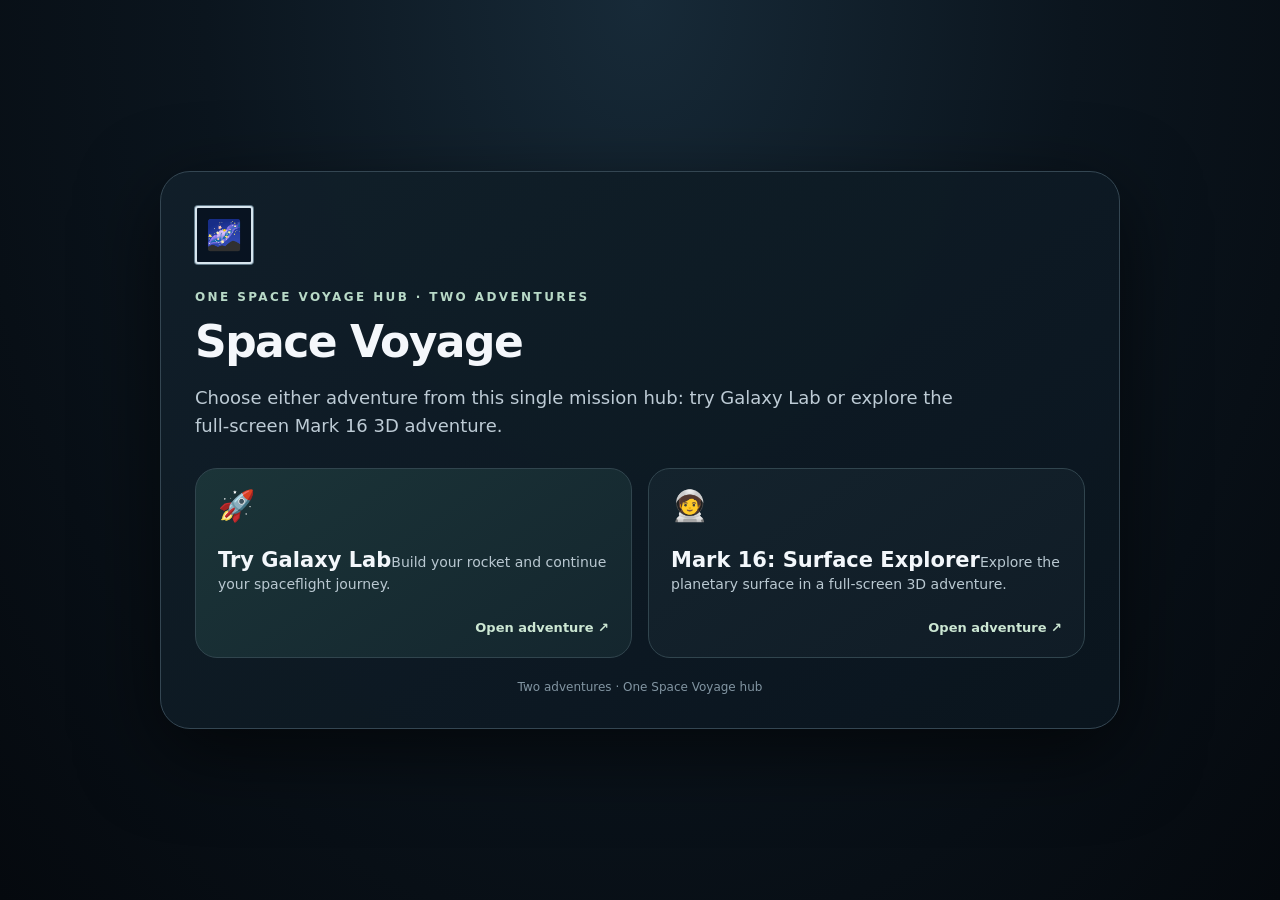
==== gravity-playground/index.html @ 6a4f42a6 "Restore Mark 16 adventure link in Gravity Playground" ====
<!doctype html>
<html lang="en">
<head>
<meta charset="utf-8">
<meta name="viewport" content="width=device-width,initial-scale=1">
<meta name="theme-color" content="#0b1720">
<title>Space Voyage · Mission Hub</title>
<style>
*{box-sizing:border-box}
html,body{margin:0;min-height:100%;font-family:Inter,system-ui,-apple-system,Segoe UI,sans-serif;color:#f3f7fb;background:#05090e}
body{min-height:100vh;display:grid;place-items:center;padding:24px;background:radial-gradient(ellipse at 50% 0%,#172a38 0,#0b151e 48%,#05090e 100%)}
main{width:min(960px,100%);padding:34px;border:1px solid #344652;border-radius:30px;background:linear-gradient(145deg,rgba(17,31,41,.98),rgba(10,21,30,.98));box-shadow:0 24px 80px #0009}
.logo{width:58px;height:58px;display:grid;place-items:center;border:2px solid #d7e5ee;border-radius:3px;background:#081321;font-size:29px;box-shadow:0 0 0 1px #607887}
.eyebrow{margin:26px 0 14px;color:#b8d9c7;font-size:12px;letter-spacing:.2em;font-weight:800}
h1{margin:0 0 18px;font-size:clamp(32px,5vw,44px);line-height:1.1;letter-spacing:-.035em;color:#f4f7fb}
.intro{max-width:760px;margin:0 0 28px;color:#bdcbd5;font-size:clamp(15px,2vw,18px);line-height:1.55}
.adventures{display:grid;grid-template-columns:repeat(2,minmax(0,1fr));gap:16px}
.adventure{min-height:190px;display:flex;flex-direction:column;align-items:flex-start;justify-content:space-between;gap:18px;padding:22px;border:1px solid #31454e;border-radius:22px;color:#f3f7fb;text-decoration:none;background:#14242c;transition:transform .18s,border-color .18s,background .18s}
.adventure.primary{background:linear-gradient(145deg,#1b3438,#14262e)}
.adventure.secondary{background:linear-gradient(145deg,#14232d,#101c26)}
.adventure:hover,.adventure:focus-visible{transform:translateY(-3px);border-color:#9bc9ba;outline:none}
.adventure-icon{font-size:30px;line-height:1}
.adventure-title{font-size:clamp(17px,2vw,21px);font-weight:850;line-height:1.25}
.adventure-description{margin-top:8px;color:#b9c8d1;font-size:14px;line-height:1.45}
.open{align-self:flex-end;color:#cce7d3;font-size:13px;font-weight:800}
footer{margin-top:22px;text-align:center;color:#8295a2;font-size:12px}
@media(max-width:620px){body{padding:14px}main{padding:26px 20px 22px;border-radius:25px}.adventures{grid-template-columns:1fr}.adventure{min-height:150px;padding:20px}.eyebrow{font-size:10px;letter-spacing:.15em}}
</style>
</head>
<body>
<main>
<div class="logo" aria-hidden="true">🌌</div>
<div class="eyebrow">ONE SPACE VOYAGE HUB · TWO ADVENTURES</div>
<h1>Space Voyage</h1>
<p class="intro">Choose either adventure from this single mission hub: try Galaxy Lab or explore the full-screen Mark 16 3D adventure.</p>
<nav class="adventures" aria-label="Choose an adventure">
<a class="adventure primary" href="https://hrashal-gondedahalli.github.io/NASA-SPACEx/gravity-playground/galaxy-lab/">
  <span class="adventure-icon" aria-hidden="true">🚀</span>
  <span><span class="adventure-title">Try Galaxy Lab</span><span class="adventure-description">Build your rocket and continue your spaceflight journey.</span></span>
  <span class="open">Open adventure ↗</span>
</a>
<a class="adventure secondary" href="https://hrashal-gondedahalli.github.io/NASA-SPACEx/mark-16/">
  <span class="adventure-icon" aria-hidden="true">🧑‍🚀</span>
  <span><span class="adventure-title">Mark 16: Surface Explorer</span><span class="adventure-description">Explore the planetary surface in a full-screen 3D adventure.</span></span>
  <span class="open">Open adventure ↗</span>
</a>
</nav>
<footer>Two adventures · One Space Voyage hub</footer>
</main>
</body>
</html>
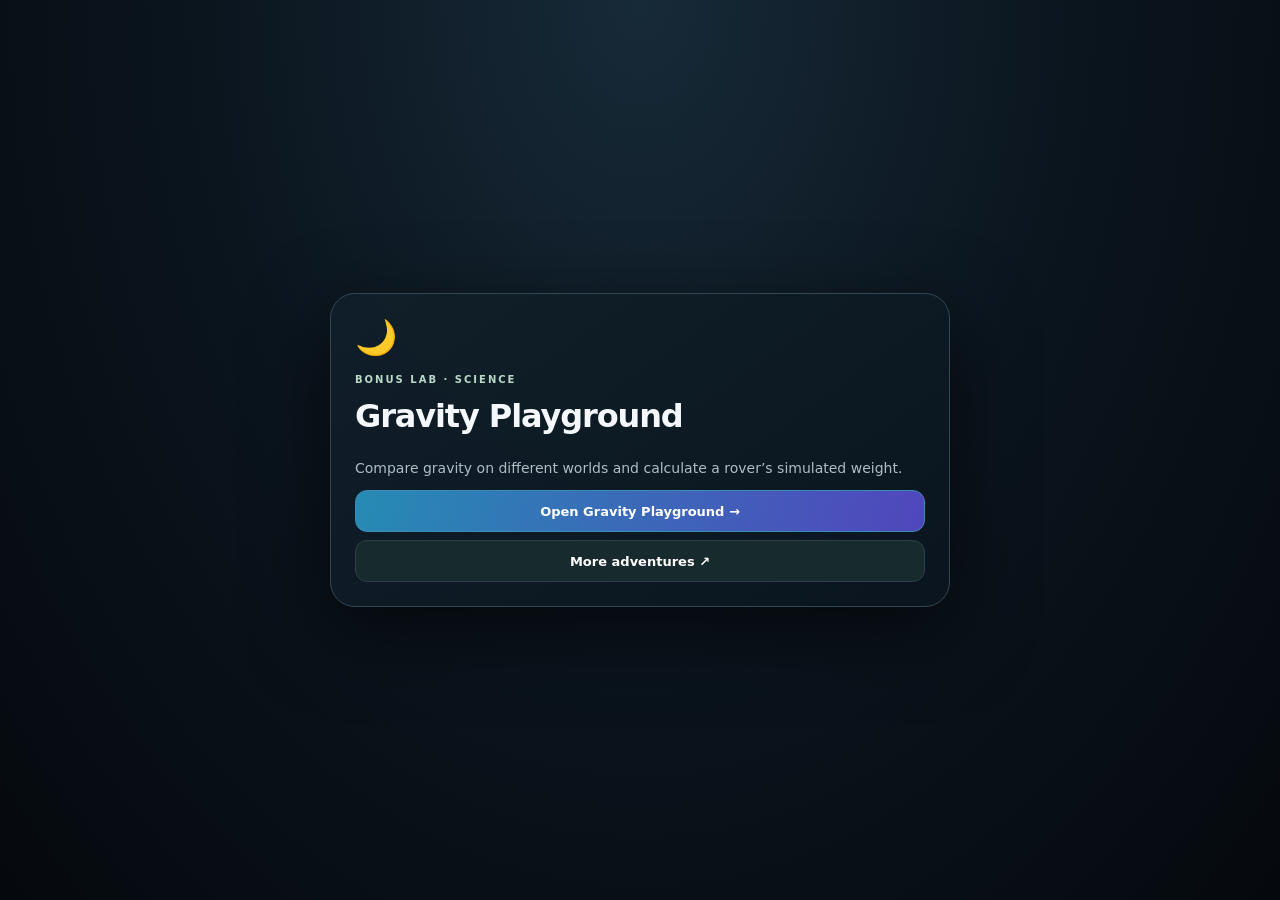
==== commit 4664b161: "Restyle Gravity Playground hub with stacked action buttons" ====
--- a/gravity-playground/index.html
+++ b/gravity-playground/index.html
@@ -4,48 +4,33 @@
 <meta charset="utf-8">
 <meta name="viewport" content="width=device-width,initial-scale=1">
 <meta name="theme-color" content="#0b1720">
-<title>Space Voyage · Mission Hub</title>
+<title>Gravity Playground · Space BOYZ</title>
 <style>
 *{box-sizing:border-box}
 html,body{margin:0;min-height:100%;font-family:Inter,system-ui,-apple-system,Segoe UI,sans-serif;color:#f3f7fb;background:#05090e}
-body{min-height:100vh;display:grid;place-items:center;padding:24px;background:radial-gradient(ellipse at 50% 0%,#172a38 0,#0b151e 48%,#05090e 100%)}
-main{width:min(960px,100%);padding:34px;border:1px solid #344652;border-radius:30px;background:linear-gradient(145deg,rgba(17,31,41,.98),rgba(10,21,30,.98));box-shadow:0 24px 80px #0009}
-.logo{width:58px;height:58px;display:grid;place-items:center;border:2px solid #d7e5ee;border-radius:3px;background:#081321;font-size:29px;box-shadow:0 0 0 1px #607887}
-.eyebrow{margin:26px 0 14px;color:#b8d9c7;font-size:12px;letter-spacing:.2em;font-weight:800}
-h1{margin:0 0 18px;font-size:clamp(32px,5vw,44px);line-height:1.1;letter-spacing:-.035em;color:#f4f7fb}
-.intro{max-width:760px;margin:0 0 28px;color:#bdcbd5;font-size:clamp(15px,2vw,18px);line-height:1.55}
-.adventures{display:grid;grid-template-columns:repeat(2,minmax(0,1fr));gap:16px}
-.adventure{min-height:190px;display:flex;flex-direction:column;align-items:flex-start;justify-content:space-between;gap:18px;padding:22px;border:1px solid #31454e;border-radius:22px;color:#f3f7fb;text-decoration:none;background:#14242c;transition:transform .18s,border-color .18s,background .18s}
-.adventure.primary{background:linear-gradient(145deg,#1b3438,#14262e)}
-.adventure.secondary{background:linear-gradient(145deg,#14232d,#101c26)}
-.adventure:hover,.adventure:focus-visible{transform:translateY(-3px);border-color:#9bc9ba;outline:none}
-.adventure-icon{font-size:30px;line-height:1}
-.adventure-title{font-size:clamp(17px,2vw,21px);font-weight:850;line-height:1.25}
-.adventure-description{margin-top:8px;color:#b9c8d1;font-size:14px;line-height:1.45}
-.open{align-self:flex-end;color:#cce7d3;font-size:13px;font-weight:800}
-footer{margin-top:22px;text-align:center;color:#8295a2;font-size:12px}
-@media(max-width:620px){body{padding:14px}main{padding:26px 20px 22px;border-radius:25px}.adventures{grid-template-columns:1fr}.adventure{min-height:150px;padding:20px}.eyebrow{font-size:10px;letter-spacing:.15em}}
+body{min-height:100vh;display:grid;place-items:center;padding:18px;background:radial-gradient(ellipse at 50% 0%,#172a38 0,#0b151e 48%,#05090e 100%)}
+main{width:min(620px,100%);padding:26px 24px 24px;border:1px solid #344652;border-radius:25px;background:linear-gradient(145deg,rgba(17,31,41,.98),rgba(10,21,30,.98));box-shadow:0 24px 80px #0009}
+.logo{font-size:34px;line-height:1;margin:0 0 20px}
+.eyebrow{margin:0 0 14px;color:#b8d9c7;font-size:10px;letter-spacing:.2em;font-weight:800}
+h1{margin:0 0 24px;font-size:clamp(24px,5vw,32px);line-height:1.1;letter-spacing:-.035em;color:#f4f7fb}
+.intro{margin:0 0 12px;color:#aebdc6;font-size:14px;line-height:1.45}
+.actions{display:grid;grid-template-columns:1fr;gap:8px}
+.action{min-height:42px;display:flex;align-items:center;justify-content:center;padding:11px 16px;border:1px solid #3c8db4;border-radius:12px;color:#fff;text-align:center;text-decoration:none;font-size:13px;font-weight:850;background:linear-gradient(105deg,#268bb4,#5146bd);transition:transform .18s,filter .18s,border-color .18s}
+.action.secondary{border-color:#2b4147;background:#172a2e}
+.action:hover,.action:focus-visible{transform:translateY(-2px);filter:brightness(1.12);outline:none;border-color:#9bc9ba}
+@media(max-width:420px){body{padding:12px}main{padding:24px 18px 20px}}
 </style>
 </head>
 <body>
 <main>
-<div class="logo" aria-hidden="true">🌌</div>
-<div class="eyebrow">ONE SPACE VOYAGE HUB · TWO ADVENTURES</div>
-<h1>Space Voyage</h1>
-<p class="intro">Choose either adventure from this single mission hub: try Galaxy Lab or explore the full-screen Mark 16 3D adventure.</p>
-<nav class="adventures" aria-label="Choose an adventure">
-<a class="adventure primary" href="https://hrashal-gondedahalli.github.io/NASA-SPACEx/gravity-playground/galaxy-lab/">
-  <span class="adventure-icon" aria-hidden="true">🚀</span>
-  <span><span class="adventure-title">Try Galaxy Lab</span><span class="adventure-description">Build your rocket and continue your spaceflight journey.</span></span>
-  <span class="open">Open adventure ↗</span>
-</a>
-<a class="adventure secondary" href="https://hrashal-gondedahalli.github.io/NASA-SPACEx/mark-16/">
-  <span class="adventure-icon" aria-hidden="true">🧑‍🚀</span>
-  <span><span class="adventure-title">Mark 16: Surface Explorer</span><span class="adventure-description">Explore the planetary surface in a full-screen 3D adventure.</span></span>
-  <span class="open">Open adventure ↗</span>
-</a>
+<div class="logo" aria-hidden="true">🌙</div>
+<div class="eyebrow">BONUS LAB · SCIENCE</div>
+<h1>Gravity Playground</h1>
+<p class="intro">Compare gravity on different worlds and calculate a rover’s simulated weight.</p>
+<nav class="actions" aria-label="Gravity Playground options">
+<a class="action" href="https://hrashal-gondedahalli.github.io/NASA-SPACEx/gravity-playground/galaxy-lab/">Open Gravity Playground →</a>
+<a class="action secondary" href="https://hrashal-gondedahalli.github.io/NASA-SPACEx/mark-16/">More adventures ↗</a>
 </nav>
-<footer>Two adventures · One Space Voyage hub</footer>
 </main>
 </body>
 </html>
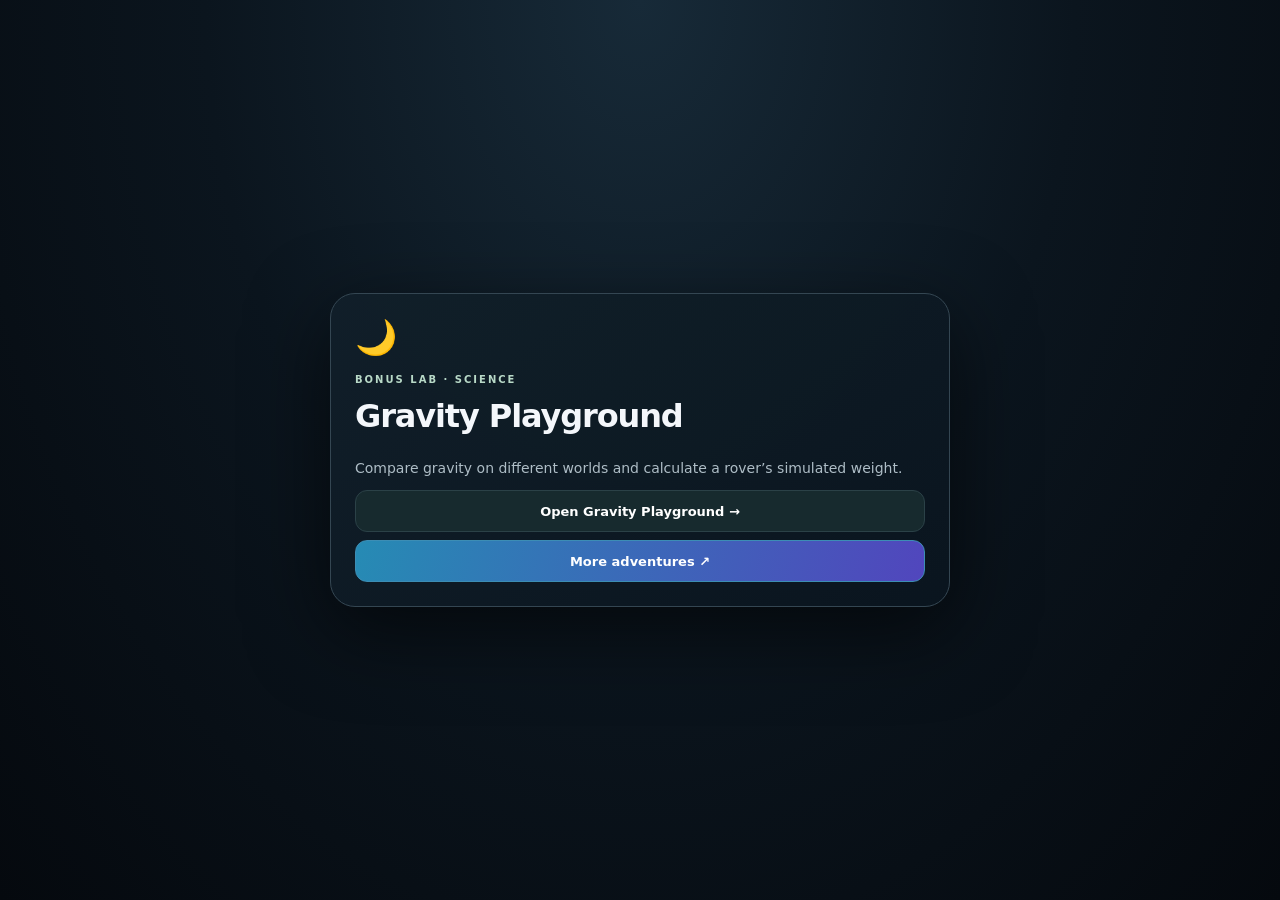
==== commit 72f69746: "Swap Gravity Playground and More Adventures button colors" ====
--- a/gravity-playground/index.html
+++ b/gravity-playground/index.html
@@ -15,8 +15,8 @@
 h1{margin:0 0 24px;font-size:clamp(24px,5vw,32px);line-height:1.1;letter-spacing:-.035em;color:#f4f7fb}
 .intro{margin:0 0 12px;color:#aebdc6;font-size:14px;line-height:1.45}
 .actions{display:grid;grid-template-columns:1fr;gap:8px}
-.action{min-height:42px;display:flex;align-items:center;justify-content:center;padding:11px 16px;border:1px solid #3c8db4;border-radius:12px;color:#fff;text-align:center;text-decoration:none;font-size:13px;font-weight:850;background:linear-gradient(105deg,#268bb4,#5146bd);transition:transform .18s,filter .18s,border-color .18s}
-.action.secondary{border-color:#2b4147;background:#172a2e}
+.action{min-height:42px;display:flex;align-items:center;justify-content:center;padding:11px 16px;border:1px solid #2b4147;border-radius:12px;color:#fff;text-align:center;text-decoration:none;font-size:13px;font-weight:850;background:#172a2e;transition:transform .18s,filter .18s,border-color .18s}
+.action.secondary{border-color:#3c8db4;background:linear-gradient(105deg,#268bb4,#5146bd)}
 .action:hover,.action:focus-visible{transform:translateY(-2px);filter:brightness(1.12);outline:none;border-color:#9bc9ba}
 @media(max-width:420px){body{padding:12px}main{padding:24px 18px 20px}}
 </style>
